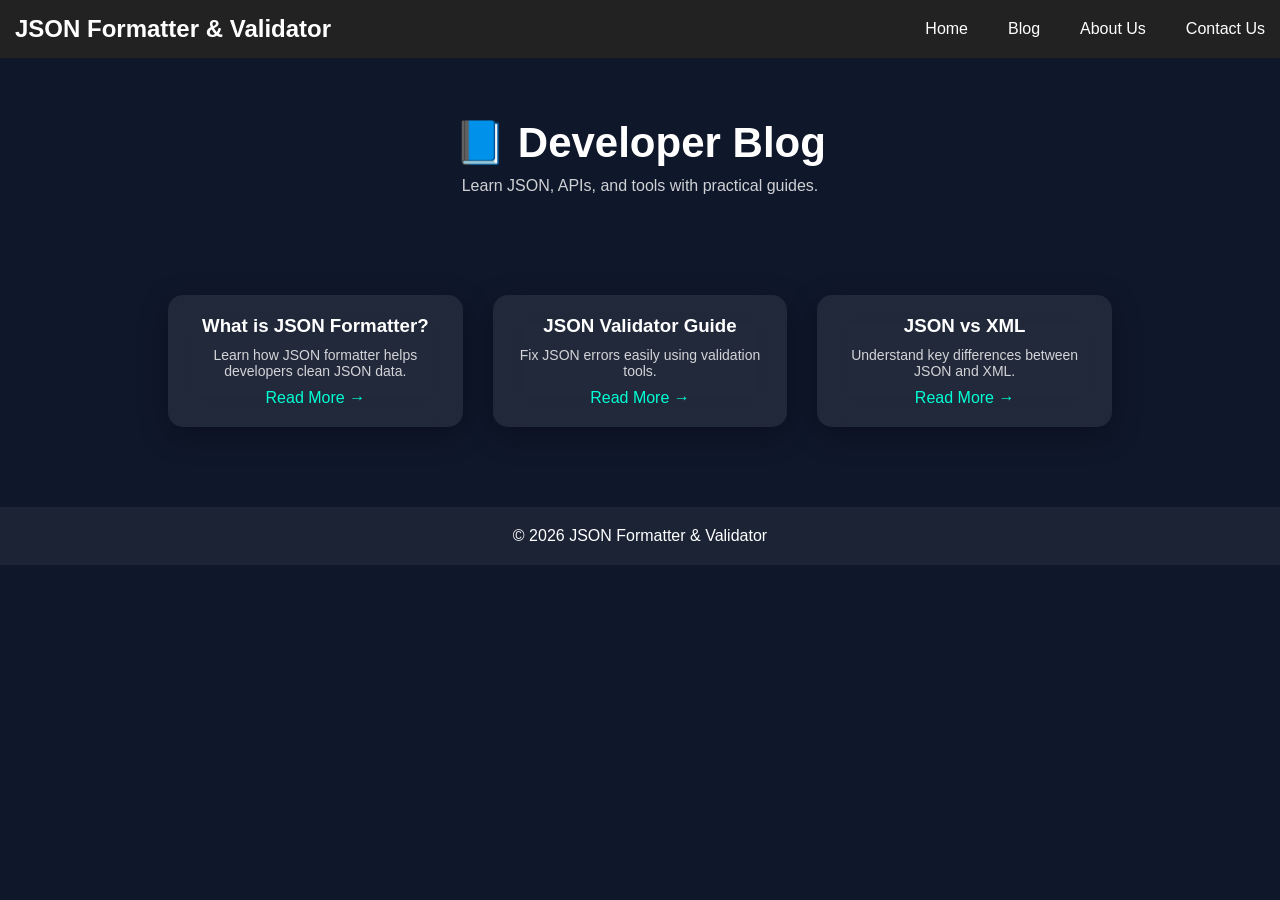
==== blog/index.html @ cd25b0f5 "Add Blog page and update about,contact Url navigation bar" ====
<!DOCTYPE html>
<html lang="en">
<head>
<meta charset="UTF-8">
<title>JSON Formatter & Validator</title>
<meta name="title" content="JSON Formatter & Validator Online Free">
<meta name="description" content="Free online JSON formatter, validator and minifier tool. Beautify JSON instantly with our fast and easy tool.">
<meta name="keywords" content="json formatter, json validator, json beautifier, format json online, json pretty print, json minify, json viewer, free json tool, developer tools">
<meta name="author" content="Ashutosh Shirole">

<meta property="og:title" content="JSON Formatter & Validator">
<meta property="og:description" content="Format, validate and minify JSON online instantly.">
<meta property="og:type" content="website">
<meta name="robots" content="index, follow">
<meta name="viewport" content="width=device-width, initial-scale=1.0">
<link rel="stylesheet" href="../blog/asset/css/style.css">
<link rel="icon" href="../assets/img/search.png">

 <!-- AdSense Auto Ads -->
<script async src="https://pagead2.googlesyndication.com/pagead/js/adsbygoogle.js?client=ca-pub-2892380346318715"
     crossorigin="anonymous"></script>

<script async custom-element="amp-ad" src="https://cdn.ampproject.org/v0/amp-ad-0.1.js"></script>
<!-- Google tag (gtag.js) -->
<script async src="https://www.googletagmanager.com/gtag/js?id=G-7HRX8W7ZV8"></script>
<script>
  window.dataLayer = window.dataLayer || [];
  function gtag(){dataLayer.push(arguments);}
  gtag('js', new Date());

  gtag('config', 'G-7HRX8W7ZV8');
</script>	 
<header>
  <nav>
    <h1>JSON Formatter & Validator</h1>
    <ul>
      <li><a href="../index.html">Home </a></li>
	  <li><a href="../blog/index.html">Blog</a></li>
      <li><a href="../about-us.html">About Us</a></li>
      <li><a href="../contact-us.html">Contact Us</a></li>
      
    </ul>
  </nav>
</header>
	 
</head>
<div class="container">
 <section class="hero">
    <h1>📘 Developer Blog</h1>
    <p>Learn JSON, APIs, and tools with practical guides.</p>
</section>

<div class="blog-grid">

    <div class="card">
        <h3>What is JSON Formatter?</h3>
        <p>Learn how JSON formatter helps developers clean JSON data.</p>
        <a href="post.php?slug=json-formatter-guide">Read More →</a>
    </div>

    <div class="card">
        <h3>JSON Validator Guide</h3>
        <p>Fix JSON errors easily using validation tools.</p>
        <a href="post.php?slug=json-validator-guide">Read More →</a>
    </div>

    <div class="card">
        <h3>JSON vs XML</h3>
        <p>Understand key differences between JSON and XML.</p>
        <a href="post.php?slug=json-vs-xml">Read More →</a>
    </div>

</div>

</div>
<amp-ad width="100vw" height="320"
     type="adsense"
     data-ad-client="ca-pub-2892380346318715"
     data-ad-slot="4194991957"
     data-auto-format="rspv"
     data-full-width="">
  <div overflow=""></div>
</amp-ad>


</body>
<footer>
    <p>© 2026 JSON Formatter & Validator</p>
</footer>
</html>
---- blog/asset/css/style.css ----
/* Reset */
* {
    margin: 0;
    padding: 0;
    box-sizing: border-box;
}

body {
    font-family: 'Poppins', sans-serif;
    background: linear-gradient(135deg, #1f1c2c, #928dab);
    color: #fff;
}

/* Header */
.header {
    display: flex;
    justify-content: space-between;
    align-items: center;
    padding: 20px 40px;
    backdrop-filter: blur(10px);
    background: rgba(255,255,255,0.05);
}

.logo {
    font-size: 22px;
    font-weight: bold;
}

nav a {
    color: #fff;
    margin-left: 20px;
    text-decoration: none;
    transition: 0.3s;
}

nav a:hover {
    color: #00ffd5;
}

/* Hero Section */
.hero {
    text-align: center;
    padding: 60px 20px;
}

.hero h1 {
    font-size: 42px;
    margin-bottom: 10px;
}

.hero p {
    opacity: 0.8;
}

/* Blog Grid */
.blog-grid {
    display: grid;
    grid-template-columns: repeat(auto-fit, minmax(280px, 1fr));
    gap: 30px;
    padding: 40px;
}

body {
    font-family: Arial;
    background: #0f172a;
    color: white;
    text-align: center;
	}

.container {
    width: 80%;
    margin: auto;
}

textarea {
    width: 100%;
    height: 200px;
    margin-top: 20px;
    padding: 10px;
}

button {
    margin: 10px;
    padding: 10px 15px;
    cursor: pointer;
}

pre {
    background: #1e293b;
    padding: 15px;
    text-align: left;
    overflow: auto;
}


header {
    background: #222;
    padding: 15px;
}

nav {
    display: flex;
    justify-content: space-between;
    align-items: center;
    color: #fff;
}

nav ul {
    list-style: none;
    display: flex;
    gap: 20px;
}

nav ul li a {
    color: white;
    text-decoration: none;
}


h1, h2 {
    color: white;
}
/* FULL SCREEN CENTER */
.center-wrapper {
    height: 100vh;
    display: flex;
    justify-content: center;  /* horizontal center */
    align-items: center;      /* vertical center */
    padding: 20px;
}
/* Cards */
.card {
    background: rgba(255,255,255,0.08);
    border-radius: 15px;
    padding: 20px;
    backdrop-filter: blur(15px);
    transition: 0.3s;
    box-shadow: 0 8px 30px rgba(0,0,0,0.3);
}

.card:hover {
    transform: translateY(-10px) scale(1.02);
}

.card h3 {
    margin-bottom: 10px;
}

.card p {
    font-size: 14px;
    opacity: 0.8;
}

.card a {
    display: inline-block;
    margin-top: 10px;
    color: #00ffd5;
    text-decoration: none;
}
.post-container {
    max-width: 800px;
    margin: 50px auto;
    padding: 25px;
    background: rgba(255,255,255,0.08);
    border-radius: 15px;
}

.post-container h1 {
    margin-bottom: 10px;
}

.post-content h2 {
    margin-top: 20px;
}

.post-content ul {
    margin-left: 20px;
}

.post-content pre {
    background: #111;
    padding: 10px;
    border-radius: 8px;
    overflow-x: auto;
}
/* Footer */
footer {
    text-align: center;
    padding: 20px;
    margin-top: 40px;
    background: rgba(255,255,255,0.05);
}
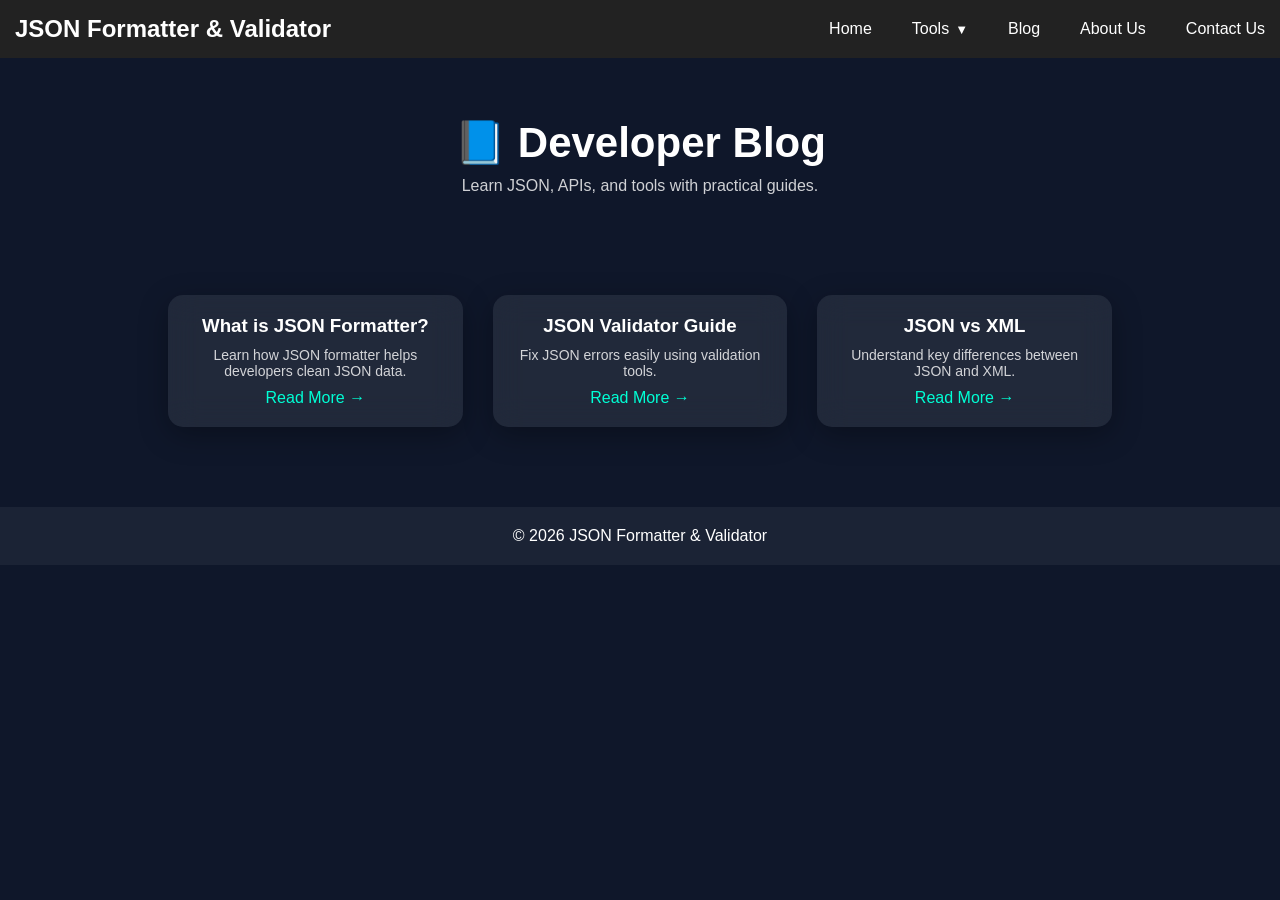
==== commit 28d6643e: "tools section added" ====
--- a/blog/index.html
+++ b/blog/index.html
@@ -13,6 +13,7 @@
 <meta property="og:type" content="website">
 <meta name="robots" content="index, follow">
 <meta name="viewport" content="width=device-width, initial-scale=1.0">
+<link rel="stylesheet" href="../css/style.css">
 <link rel="stylesheet" href="../blog/asset/css/style.css">
 <link rel="icon" href="../assets/img/search.png">
 
@@ -35,6 +36,27 @@
     <h1>JSON Formatter & Validator</h1>
     <ul>
       <li><a href="../index.html">Home </a></li>
+	  	  	  <!-- 🔽 TOOLS DROPDOWN -->
+      <li class="dropdown">
+       <a href="#" class="tools-link">Tools</a>
+ 
+        <div class="dropdown-content">
+
+          <div class="dropdown-section">
+            <p>Converters</p>
+            <a href="../tools/converters/json-to-sql.php">🗄️ JSON → SQL</a>
+            <a href="../tools/converters/json-to-yaml.php">⚙️ JSON → YAML</a>
+            <a href="../tools/converters/json-to-xml.php">🔄 JSON → XML</a>
+          </div>
+
+          <div class="dropdown-section">
+            <p>Developer</p>
+            <a href="../tools/converters/base64-tool.php">🔐 Base64 Tool</a>
+            <a href="../tools/converters/uuid-generator.php">🆔 UUID Generator</a>
+          </div>
+
+        </div>
+      </li>
 	  <li><a href="../blog/index.html">Blog</a></li>
       <li><a href="../about-us.html">About Us</a></li>
       <li><a href="../contact-us.html">Contact Us</a></li>
--- a/css/style.css
+++ b/css/style.css
@@ -0,0 +1,299 @@
+body {
+    font-family: Arial;
+    background: #0f172a;
+    color: white;
+    text-align: center;
+	}
+
+.container {
+    width: 80%;
+    margin: auto;
+}
+
+textarea {
+    width: 100%;
+    height: 200px;
+    margin-top: 20px;
+    padding: 10px;
+}
+
+button {
+    margin: 10px;
+    padding: 10px 15px;
+    cursor: pointer;
+}
+
+pre {
+    background: #1e293b;
+    padding: 15px;
+    text-align: left;
+    overflow: auto;
+}
+
+
+header {
+    background: #222;
+    padding: 15px;
+}
+
+nav {
+    display: flex;
+    justify-content: space-between;
+    align-items: center;
+    color: #fff;
+}
+
+nav ul {
+    list-style: none;
+    display: flex;
+    gap: 20px;
+}
+
+nav ul li a {
+    color: white;
+    text-decoration: none;
+}
+.nav ul {
+  list-style: none;
+  display: flex;
+  gap: 15px;
+}
+
+.nav ul li {
+  position: relative;
+}
+
+.nav a {
+  text-decoration: none;
+  color: white;
+}
+
+/* Dropdown */
+.dropdown-content {
+  display: none;
+  position: absolute;
+  top: 25px;
+  background: rgba(30, 41, 59, 0.95);
+  padding: 10px;
+  border-radius: 10px;
+  min-width: 220px;
+}
+
+.dropdown:hover .dropdown-content {
+  display: block;
+}
+
+.dropdown-section {
+  margin-bottom: 10px;
+}
+
+.dropdown-section p {
+  font-size: 12px;
+  color: #94a3b8;
+  margin-bottom: 5px;
+}
+
+.dropdown-content a {
+  display: block;
+  padding: 6px;
+  border-radius: 6px;
+}
+
+.dropdown-content a:hover {
+  background: rgba(255,255,255,0.1);
+}
+.tools-link::after {
+  content: "▼";
+  font-size: 13px;
+  margin-left: 6px;
+}
+h1, h2 {
+    color: white;
+}
+/* FULL SCREEN CENTER */
+.center-wrapper {
+    height: 100vh;
+    display: flex;
+    justify-content: center;  /* horizontal center */
+    align-items: center;      /* vertical center */
+    padding: 20px;
+}
+/* Button */
+button {
+    width: 100%;
+    padding: 12px;
+    background: #007BFF;
+    color: white;
+    border: none;
+    border-radius: 6px;
+    font-size: 16px;
+    cursor: pointer;
+}
+
+button:hover {
+    background: #0056b3;
+}
+label {
+    display: block;
+    margin-bottom: 0px;
+    font-weight: bold;
+    color: white;
+}
+/* Main container */
+.contact-container {
+    display: flex;
+    gap: 30px;
+    padding: 40px;
+    max-width: 1000px;
+    margin: auto;
+}
+
+/* Glass UI */
+.glass-box {
+    flex: 1;
+    padding: 25px;
+    border-radius: 15px;
+    backdrop-filter: blur(10px);
+    background: rgba(255, 255, 255, 0.1);
+    box-shadow: 0 8px 32px rgba(0,0,0,0.2);
+    color: #fff;
+}
+
+/* Form Styling */
+.contact-form input,
+.contact-form textarea {
+    width: 95%;
+    padding: 10px;
+    margin: 8px 0 15px;
+    border-radius: 8px;
+    border: none;
+    outline: none;
+}
+
+.contact-form button {
+    width: 100%;
+    padding: 12px;
+    border: none;
+    border-radius: 8px;
+    background: #00c6ff;
+    color: #fff;
+    font-weight: bold;
+    cursor: pointer;
+    transition: 0.3s;
+}
+
+.contact-form button:hover {
+    background: #0072ff;
+}
+
+/* Responsive (Mobile) */
+@media (max-width: 768px) {
+    .contact-container {
+        flex-direction: column;
+    }
+}
+.about-subtitle {
+    font-size: 18px;
+    color: white;
+    margin-bottom: 25px;
+}
+
+.about-text {
+    font-size: 16px;
+    color: white;
+    line-height: 1.7;
+    margin-bottom: 15px;
+}
+
+.highlight {
+    color: #007BFF;
+    font-weight: 600;
+}
+
+.mission-box {
+    margin-top: 30px;
+    padding: 20px;
+    border-radius: 12px;
+    background: linear-gradient(135deg, #00c6ff, #0072ff);
+    color: #fff;
+}
+
+.mission-title {
+    font-size: 20px;
+    margin-bottom: 10px;
+}
+.section-container {
+    max-width: 900px;
+    margin: 40px auto;
+    font-family: 'Segoe UI', sans-serif;
+    text-align: center;
+}
+
+.section-title {
+    font-size: 28px;
+    margin-bottom: 20px;
+    color: white;
+}
+
+.tools-grid {
+    display: flex;
+    gap: 20px;
+    justify-content: center;
+    flex-wrap: wrap;
+}
+
+.tool-card {
+    background: #ffffff;
+    padding: 20px;
+    border-radius: 12px;
+    width: 220px;
+    box-shadow: 0 8px 20px rgba(0,0,0,0.08);
+    transition: 0.3s ease;
+}
+
+.tool-card:hover {
+    transform: translateY(-5px);
+    box-shadow: 0 12px 25px rgba(0,0,0,0.12);
+}
+
+.tool-icon {
+    font-size: 30px;
+    margin-bottom: 10px;
+}
+
+.tool-title {
+    font-size: 18px;
+    font-weight: 600;
+    color: #222;
+}
+
+.why-box {
+    margin-top: 40px;
+    background: linear-gradient(135deg, #4facfe, #00f2fe);
+    padding: 25px;
+    border-radius: 12px;
+    color: white;
+}
+
+.why-text {
+    font-size: 16px;
+    margin-top: 10px;
+}
+/* Mobile responsiveness */
+@media (max-width: 600px) {
+    form {
+        padding: 18px;
+    }
+
+    .form-control {
+        font-size: 14px;
+    }
+}
+🚀 Features you
+footer {
+    text-align: center;
+    padding: 20px;
+    background: #222;
+    color: white;
+    margin-top: 40px;
+}
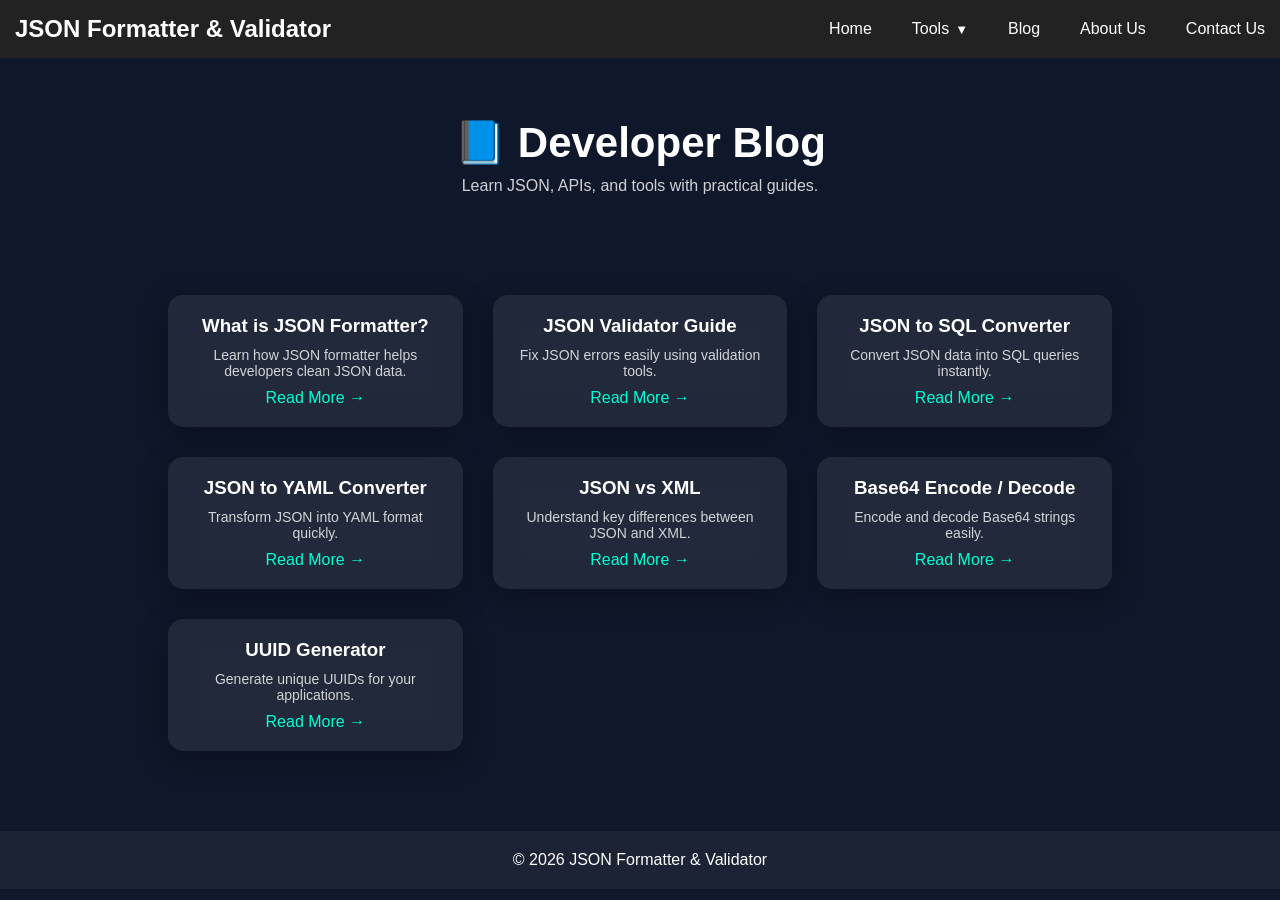
==== commit fbaa12bf: "Blog Section changes" ====
--- a/blog/index.html
+++ b/blog/index.html
@@ -74,6 +74,7 @@
 
 <div class="blog-grid">
 
+    <!-- BLOG POSTS -->
     <div class="card">
         <h3>What is JSON Formatter?</h3>
         <p>Learn how JSON formatter helps developers clean JSON data.</p>
@@ -86,10 +87,35 @@
         <a href="post.php?slug=json-validator-guide">Read More →</a>
     </div>
 
-    <div class="card">
+    <!-- TOOLS SECTION -->
+    <div class="card tool">
+        <h3>JSON to SQL Converter</h3>
+        <p>Convert JSON data into SQL queries instantly.</p>
+        <a href="post.php?slug=json-vs-sql">Read More →</a>
+    </div>
+
+    <div class="card tool">
+        <h3>JSON to YAML Converter</h3>
+        <p>Transform JSON into YAML format quickly.</p>
+        <a href="post.php?slug=json-vs-yaml">Read More →</a>
+    </div>
+	
+	<div class="card">
         <h3>JSON vs XML</h3>
         <p>Understand key differences between JSON and XML.</p>
         <a href="post.php?slug=json-vs-xml">Read More →</a>
+    </div>
+
+	<div class="card tool">
+        <h3>Base64 Encode / Decode</h3>
+        <p>Encode and decode Base64 strings easily.</p>
+        <a href="post.php?slug=encodedecode">Read More →</a>
+    </div>
+
+    <div class="card tool">
+        <h3>UUID Generator</h3>
+        <p>Generate unique UUIDs for your applications.</p>
+        <a href="post.php?slug=uuid-generator">Read More →</a>
     </div>
 
 </div>
--- a/css/style.css
+++ b/css/style.css
@@ -9,46 +9,38 @@
     width: 80%;
     margin: auto;
 }
-
 textarea {
     width: 100%;
     height: 200px;
     margin-top: 20px;
     padding: 10px;
 }
-
 button {
     margin: 10px;
     padding: 10px 15px;
     cursor: pointer;
 }
-
 pre {
     background: #1e293b;
     padding: 15px;
     text-align: left;
     overflow: auto;
 }
-
-
 header {
     background: #222;
     padding: 15px;
 }
-
 nav {
     display: flex;
     justify-content: space-between;
     align-items: center;
     color: #fff;
 }
-
 nav ul {
     list-style: none;
     display: flex;
     gap: 20px;
 }
-
 nav ul li a {
     color: white;
     text-decoration: none;
@@ -129,7 +121,6 @@
     font-size: 16px;
     cursor: pointer;
 }
-
 button:hover {
     background: #0056b3;
 }
@@ -147,7 +138,6 @@
     max-width: 1000px;
     margin: auto;
 }
-
 /* Glass UI */
 .glass-box {
     flex: 1;
--- a/blog/asset/css/style.css
+++ b/blog/asset/css/style.css
@@ -10,7 +10,6 @@
     background: linear-gradient(135deg, #1f1c2c, #928dab);
     color: #fff;
 }
-
 /* Header */
 .header {
     display: flex;
@@ -183,6 +182,45 @@
     border-radius: 8px;
     overflow-x: auto;
 }
+.post-container {
+    max-width: 800px;
+    margin: auto;
+    padding: 20px;
+}
+
+.meta {
+    color: gray;
+    margin-bottom: 20px;
+}
+
+.code-box {
+    position: relative;
+    background: #1e1e1e;
+    color: #fff;
+    padding: 15px;
+    border-radius: 8px;
+    margin-bottom: 15px;
+}
+
+.copy-btn {
+    position: absolute;
+    top: 10px;
+    right: 10px;
+    background: #4CAF50;
+    border: none;
+    color: white;
+    padding: 5px 10px;
+    cursor: pointer;
+}
+
+.toggle {
+    cursor: pointer;
+    color: #007BFF;
+}
+
+.toggle-content {
+    display: none;
+}
 /* Footer */
 footer {
     text-align: center;
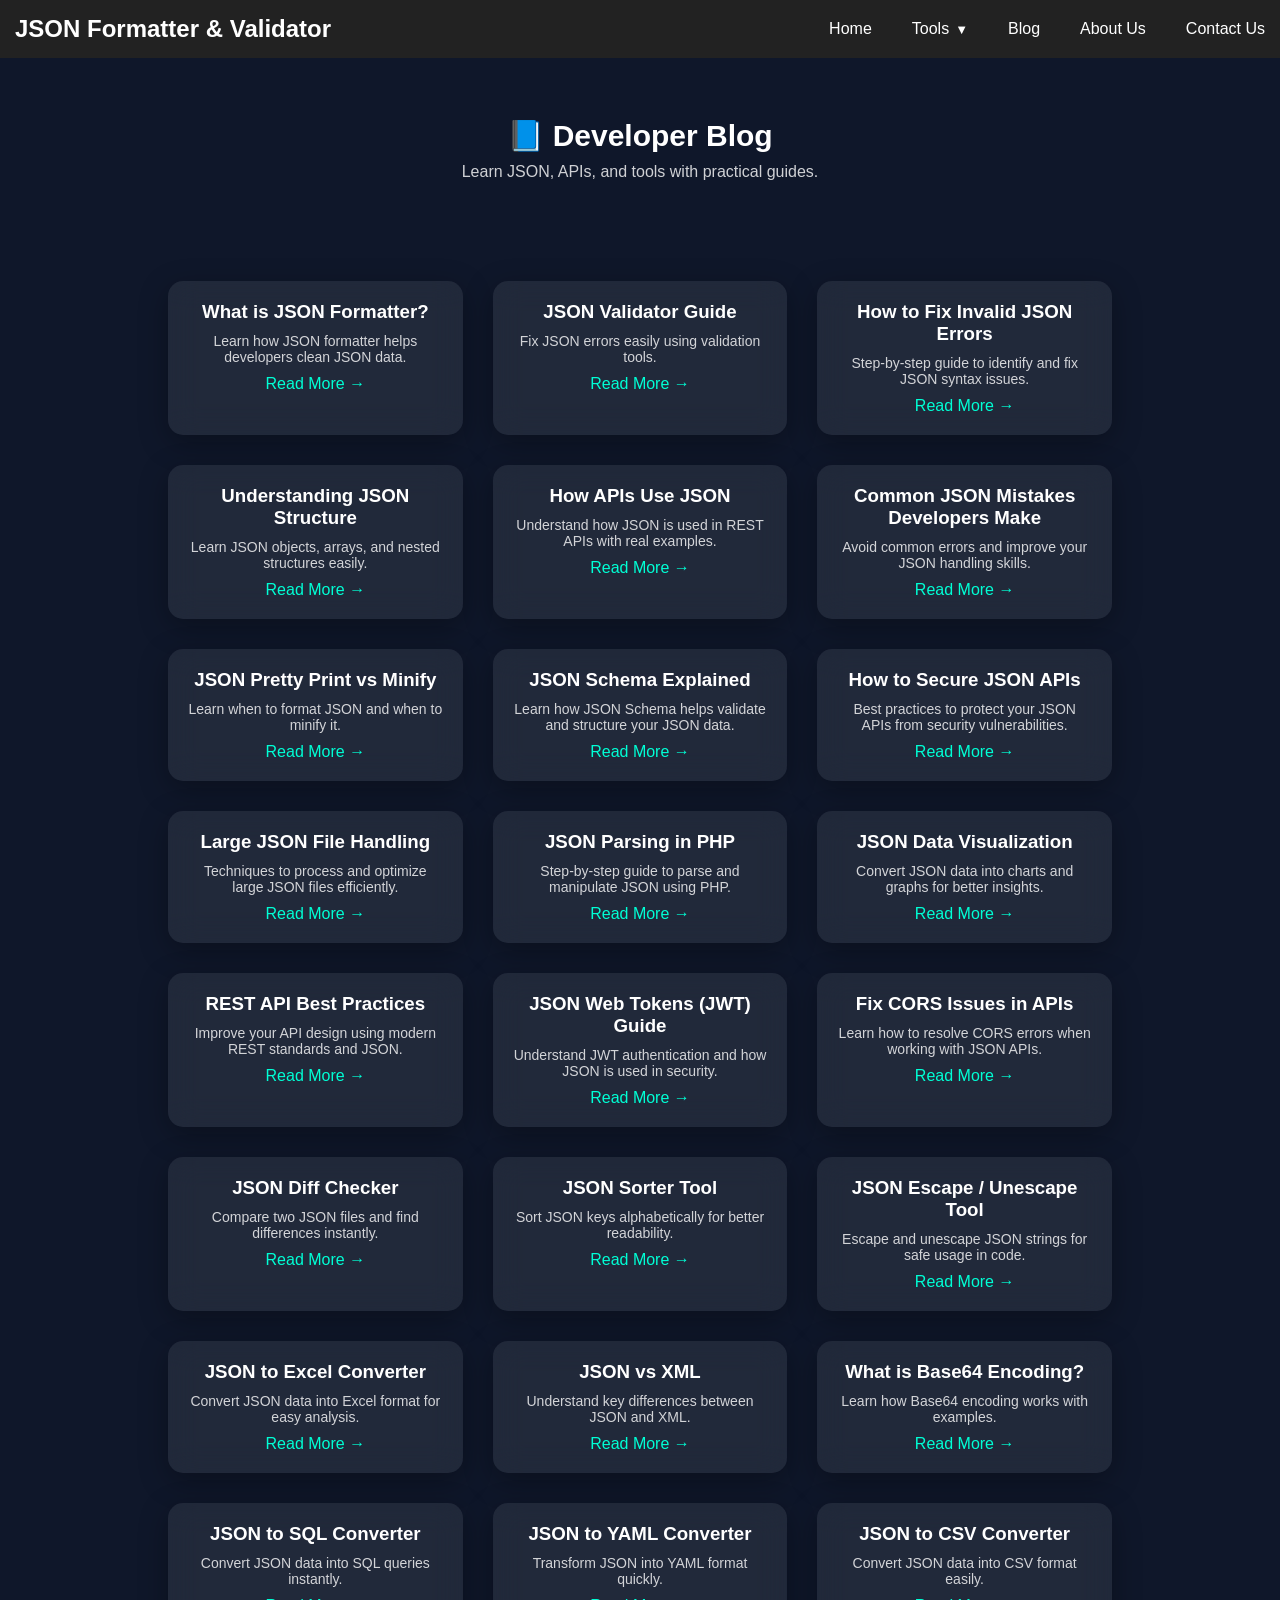
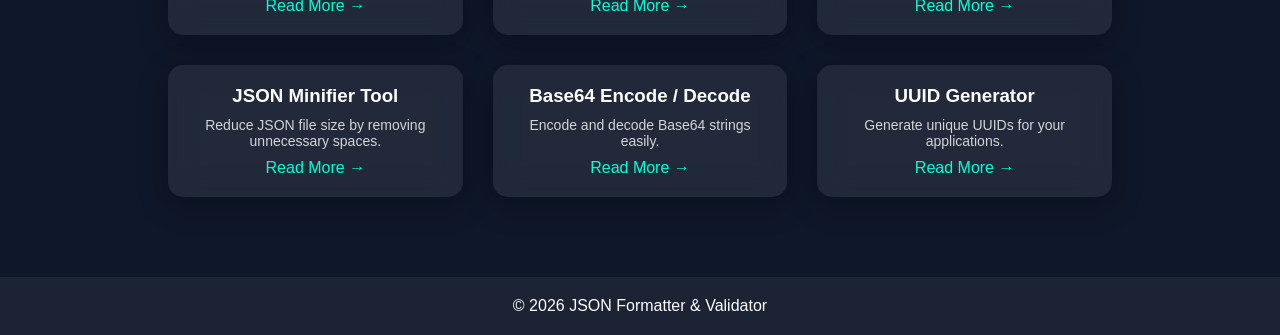
==== commit 758d3865: "Added Blogs and description" ====
--- a/blog/index.html
+++ b/blog/index.html
@@ -87,6 +87,119 @@
         <a href="post.php?slug=json-validator-guide">Read More →</a>
     </div>
 
+    <div class="card">
+        <h3>How to Fix Invalid JSON Errors</h3>
+        <p>Step-by-step guide to identify and fix JSON syntax issues.</p>
+        <a href="post.php?slug=fix-json-errors">Read More →</a>
+    </div>
+
+    <div class="card">
+        <h3>Understanding JSON Structure</h3>
+        <p>Learn JSON objects, arrays, and nested structures easily.</p>
+        <a href="post.php?slug=json-structure-explained">Read More →</a>
+    </div>
+
+    <div class="card">
+        <h3>How APIs Use JSON</h3>
+        <p>Understand how JSON is used in REST APIs with real examples.</p>
+        <a href="post.php?slug=json-in-api">Read More →</a>
+    </div>
+
+    <div class="card">
+        <h3>Common JSON Mistakes Developers Make</h3>
+        <p>Avoid common errors and improve your JSON handling skills.</p>
+        <a href="post.php?slug=json-mistakes">Read More →</a>
+    </div>
+
+    <div class="card">
+        <h3>JSON Pretty Print vs Minify</h3>
+        <p>Learn when to format JSON and when to minify it.</p>
+        <a href="post.php?slug=json-pretty-vs-minify">Read More →</a>
+    </div>
+	<div class="card">
+		<h3>JSON Schema Explained</h3>
+		<p>Learn how JSON Schema helps validate and structure your JSON data.</p>
+		<a href="post.php?slug=json-schema-guide">Read More →</a>
+	</div>
+
+	<div class="card">
+		<h3>How to Secure JSON APIs</h3>
+		<p>Best practices to protect your JSON APIs from security vulnerabilities.</p>
+		<a href="post.php?slug=secure-json-api">Read More →</a>
+	</div>
+
+	<div class="card">
+		<h3>Large JSON File Handling</h3>
+		<p>Techniques to process and optimize large JSON files efficiently.</p>
+		<a href="post.php?slug=large-json-handling">Read More →</a>
+	</div>
+
+	<div class="card">
+		<h3>JSON Parsing in PHP</h3>
+		<p>Step-by-step guide to parse and manipulate JSON using PHP.</p>
+		<a href="post.php?slug=json-parse-php">Read More →</a>
+	</div>
+
+	<div class="card">
+		<h3>JSON Data Visualization</h3>
+		<p>Convert JSON data into charts and graphs for better insights.</p>
+		<a href="post.php?slug=json-data-visualization">Read More →</a>
+	</div>
+
+	<div class="card">
+		<h3>REST API Best Practices</h3>
+		<p>Improve your API design using modern REST standards and JSON.</p>
+		<a href="post.php?slug=rest-api-best-practices">Read More →</a>
+	</div>
+
+	<div class="card">
+		<h3>JSON Web Tokens (JWT) Guide</h3>
+		<p>Understand JWT authentication and how JSON is used in security.</p>
+		<a href="post.php?slug=jwt-json-guide">Read More →</a>
+	</div>
+
+	<div class="card">
+		<h3>Fix CORS Issues in APIs</h3>
+		<p>Learn how to resolve CORS errors when working with JSON APIs.</p>
+		<a href="post.php?slug=fix-cors-json">Read More →</a>
+	</div>
+
+	<!-- TOOLS EXPANSION -->
+	<div class="card tool">
+		<h3>JSON Diff Checker</h3>
+		<p>Compare two JSON files and find differences instantly.</p>
+		<a href="post.php?slug=json-diff-checker">Read More →</a>
+	</div>
+
+	<div class="card tool">
+		<h3>JSON Sorter Tool</h3>
+		<p>Sort JSON keys alphabetically for better readability.</p>
+		<a href="post.php?slug=json-sorter">Read More →</a>
+	</div>
+
+	<div class="card tool">
+		<h3>JSON Escape / Unescape Tool</h3>
+		<p>Escape and unescape JSON strings for safe usage in code.</p>
+		<a href="post.php?slug=json-escape-unescape">Read More →</a>
+	</div>
+
+	<div class="card tool">
+		<h3>JSON to Excel Converter</h3>
+		<p>Convert JSON data into Excel format for easy analysis.</p>
+		<a href="post.php?slug=json-to-excel">Read More →</a>
+	</div>	
+    <div class="card">
+        <h3>JSON vs XML</h3>
+        <p>Understand key differences between JSON and XML.</p>
+        <a href="post.php?slug=json-vs-xml">Read More →</a>
+    </div>
+
+    <div class="card">
+        <h3>What is Base64 Encoding?</h3>
+        <p>Learn how Base64 encoding works with examples.</p>
+        <a href="post.php?slug=base64-explained">Read More →</a>
+    </div>
+
     <!-- TOOLS SECTION -->
     <div class="card tool">
         <h3>JSON to SQL Converter</h3>
@@ -99,14 +212,20 @@
         <p>Transform JSON into YAML format quickly.</p>
         <a href="post.php?slug=json-vs-yaml">Read More →</a>
     </div>
-	
-	<div class="card">
-        <h3>JSON vs XML</h3>
-        <p>Understand key differences between JSON and XML.</p>
-        <a href="post.php?slug=json-vs-xml">Read More →</a>
-    </div>
-
-	<div class="card tool">
+
+    <div class="card tool">
+        <h3>JSON to CSV Converter</h3>
+        <p>Convert JSON data into CSV format easily.</p>
+        <a href="post.php?slug=json-to-csv">Read More →</a>
+    </div>
+
+    <div class="card tool">
+        <h3>JSON Minifier Tool</h3>
+        <p>Reduce JSON file size by removing unnecessary spaces.</p>
+        <a href="post.php?slug=json-minifier">Read More →</a>
+    </div>
+
+    <div class="card tool">
         <h3>Base64 Encode / Decode</h3>
         <p>Encode and decode Base64 strings easily.</p>
         <a href="post.php?slug=encodedecode">Read More →</a>
--- a/css/style.css
+++ b/css/style.css
@@ -269,6 +269,69 @@
     font-size: 16px;
     margin-top: 10px;
 }
+.tool-content {
+  max-width: 900px;
+  margin: auto;
+  padding: 20px;
+  font-family: Arial, sans-serif;
+  line-height: 1.6;
+}
+
+.tool-content h1 {
+  font-size: 28px;
+  margin-bottom: 10px;
+}
+
+.tool-content h2 {
+  margin-top: 25px;
+  color: #007bff;
+}
+
+.tool-content pre {
+  background: #222;
+  padding: 15px;
+  border-radius: 5px;
+  overflow-x: auto;
+}
+
+.tool-content ul,
+.tool-content ol {
+  margin-left: 20px;
+}
+.json-grid {
+  display: grid;
+  grid-template-columns: repeat(auto-fit, minmax(280px, 1fr));
+  gap: 20px;
+  margin-top: 30px;
+}
+
+.grid-box {
+  background: #222;
+  padding: 20px;
+  border-radius: 10px;
+  border: 1px solid #e0e0e0;
+  box-shadow: 0 2px 8px rgba(0,0,0,0.05);
+  transition: 0.3s ease;
+}
+
+.grid-box:hover {
+  transform: translateY(-5px);
+}
+
+.grid-box h2 {
+  font-size: 18px;
+  margin-bottom: 10px;
+  color: white;
+}
+
+.grid-box ul,
+.grid-box ol {
+  padding-left: 18px;
+}
+
+.grid-box li {
+  margin-bottom: 6px;
+}
 /* Mobile responsiveness */
 @media (max-width: 600px) {
     form {
--- a/blog/asset/css/style.css
+++ b/blog/asset/css/style.css
@@ -43,7 +43,7 @@
 }
 
 .hero h1 {
-    font-size: 42px;
+    font-size: 30px;
     margin-bottom: 10px;
 }
 
@@ -184,15 +184,12 @@
 }
 .post-container {
     max-width: 800px;
-    margin: auto;
-    padding: 20px;
-}
-
+    padding: 20px;
+}
 .meta {
     color: gray;
     margin-bottom: 20px;
 }
-
 .code-box {
     position: relative;
     background: #1e1e1e;
@@ -202,25 +199,6 @@
     margin-bottom: 15px;
 }
 
-.copy-btn {
-    position: absolute;
-    top: 10px;
-    right: 10px;
-    background: #4CAF50;
-    border: none;
-    color: white;
-    padding: 5px 10px;
-    cursor: pointer;
-}
-
-.toggle {
-    cursor: pointer;
-    color: #007BFF;
-}
-
-.toggle-content {
-    display: none;
-}
 /* Footer */
 footer {
     text-align: center;
